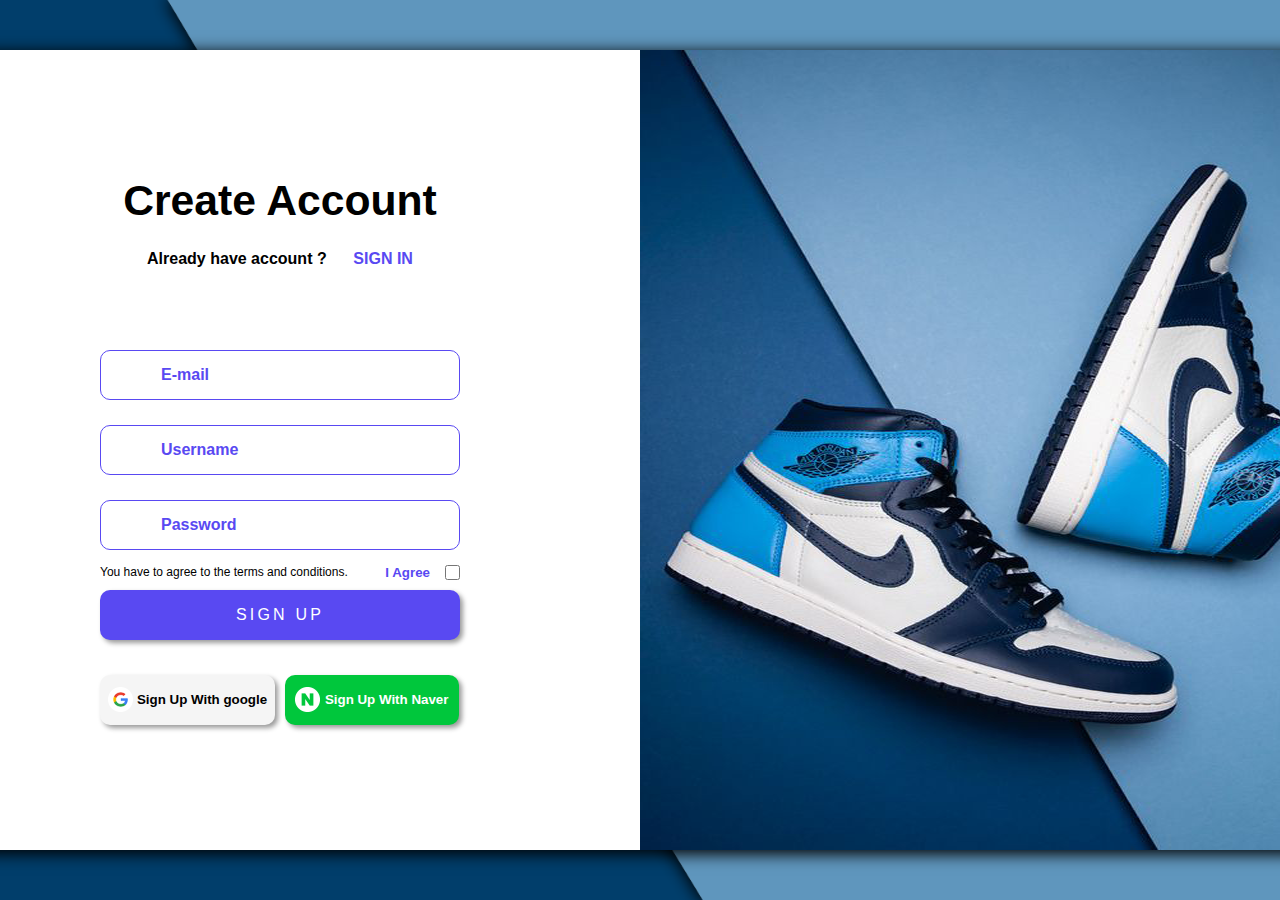
==== Sign_In.html @ 712171e1 "First Upload Sign In , Sign Up" ====
<!DOCTYPE html>
<html lang="en">
<head>
    <meta charset="UTF-8">
    <title>Nike Shoes Sign_In</title>
    <link rel="stylesheet" href="./Sign_In.css">
    <script src="https://code.jquery.com/jquery-3.5.1.min.js"></script>
    <script src="./Nike_Sign_In.js"></script>
</head>
<body>
    <div id="wrapper">
        <!-- Sign_In part -->
        <div class="wrap" id="Sign_In">
            <div class="Img_Side"></div><!--
            --><div class="Text_Side">
                <div class="Text_Side_Box">
                    <h3>Welcome Back!</h3>
                    <p>Don`t have account ? &nbsp;&nbsp;&nbsp;&nbsp; <span id="goSign_Up">SIGN UP</span></p>
                    <form action="">
                        <input type="text" placeholder="Username"> <br>
                        <input type="text" placeholder="Password"> <br>
                        <input type="checkbox">
                        <label for="checkbox">Remember Me !</label>
                        <span class="forgetpw">Forget Password ?</span> <br>
                        <input type="submit" value="LOGIN">
                    </form>
                    <div class="another_login">
                        <div class="google"><img src="./img/google.png" alt="">
                        <span>Sign In With google</span></div><!--
                        --><div class="naver"><img src="./img/naver.png" alt="">
                        <span>Sign In With Naver</span></div>
                    </div>
                </div> 
            </div>
        </div>
        <!-- Sign_In // -->
        <!-- Sign_Up part -->
        <div class="wrap" id="Sign_Up">
            <div class="Img_Side"></div><!--
        --><div class="Text_Side">
            <div class="Text_Side_Box">
                <h3>Create Account</h3>
                <p>Already have account ? &nbsp;&nbsp;&nbsp;&nbsp; <span id="goSign_In">SIGN IN</span></p>
                <form action="">
                    <input type="text" placeholder="E-mail"> <br>
                    <input type="text" placeholder="Username"> <br>
                    <input type="text" placeholder="Password"> <br>
                    <label for="checkbox">You have to agree to the terms and conditions.</label>
                    <label for="agreebox" class="agree">I Agree</label>
                    <input type="checkbox" id="agreebox">
                    <input type="submit" value="SIGN UP">
                </form>
                <div class="another_login">
                    <div class="google"><img src="./img/google.png" alt="">
                    <span>Sign Up With google</span></div><!--
                    --><div class="naver"><img src="./img/naver.png" alt="">
                    <span>Sign Up With Naver</span></div>
                </div>
            </div>
            </div>
        </div>
        <!-- Sign_Up // -->
    </div>
</body>
</html>
---- Sign_In.css ----
*{
    margin: 0;
    padding: 0;
    font-family: Arial, Helvetica, sans-serif;
}

#Sign_Up{
    display: block;
}
#Sign_In{
    display: none;
}
#wrapper{
    background-image: url(./img/Sign_In_bg.png);
    background-size: cover;
    background-repeat: no-repeat;
    width: 100vw;
    height: 100vh;
    position: relative;
}
.wrap{
    width: 1440px;
    height: 800px;
    position: absolute;
    left: 50%;
    top: 50%;
    transform: translate(-50%,-50%);
    box-shadow: 3px 3px 15px 1px rgba(0,0,0,1);

}
.Img_Side{
    width: 50%;
    height: 100%;
    background-image: url(./img/shoes_blue.png);
    background-size: auto;
    background-repeat: no-repeat;
    display: inline-block;
}

.Text_Side{
    width: 50%;
    height: 100%;
    background-color: white;
    display: inline-block;
    position: absolute;
    box-sizing: border-box;
    padding-top: 100px;
    
}
#Sign_In .Text_Side_Box{
    width: 360px;
    margin: 0 auto;
}
#Sign_In .Text_Side h3{
    font-family: 'Arial Bold', sans-serif;
    font-size: 32pt;
    text-align: center;
    height: 100px;
    line-height: 100px;
}
#Sign_In .Text_Side p {
    text-align: center;
    font-weight: bold;
    font-size: 12pt;
}
#Sign_In .Text_Side p span{
    color: #5949f2;
    cursor: pointer;
}
#Sign_In .Text_Side p span:hover{
    color: #2a14f0;
    text-decoration: underline;
}
#Sign_In .Text_Side_Box form{
    position: absolute;
    top: 275px;
}
#Sign_In .Text_Side_Box form input[type='text']{
    width: 360px;
    height: 50px;
    border-radius: 10px;
    margin-top: 25px;
    font-size: 12pt;
    font-weight: bold;
    border: 1px solid #5949f2;
    text-align: center;
    box-sizing: border-box;
}
input::placeholder{
    color: #5949f2;
    font-weight: bold;
    font-size: 12pt;
    text-align: left;
    padding-left: 60px;
}
#Sign_In .Text_Side_Box form input[type='checkbox']{
    margin-top: 15px;
    width: 15px;
    height: 15px;
}
#Sign_In .Text_Side_Box form label{
    font-size: 10pt;
    font-weight:  bold;
    position: absolute;
    padding-top: 15px;
    left: 30px;
}
#Sign_In .Text_Side .forgetpw{
    position: absolute;
    right: 0px;
    padding-top: 15px;
    font-size: 10pt;
    font-weight: bold;
    color: #5949f2;
    cursor: pointer;
}
#Sign_In .Text_Side .forgetpw:hover{
    text-decoration: underline;
    color: #2a14f0;
}
#Sign_In .Text_Side_Box form input[type='submit']{
    width: 360px;
    height: 50px;
    border-radius: 10px;
    text-align: center;
    position: absolute;
    margin-top: 15px;
    background-color: #5949f2;
    font-weight: thin;
    color: white;
    border: none;
    font-size: 12pt;
    letter-spacing: 0.2em;
    box-shadow: 3px 3px 5px 0px rgba(0,0,0,0.4);
    cursor: pointer;
}
#Sign_In .Text_Side_Box form input[type='submit']:hover{
    box-shadow: -0.5px -0.5px 1px 0.3px rgba(0,0,0,0.4);
    background-color: #2a14f0;
}
#Sign_In .Text_Side .another_login{
 width: 360px;
 height: 50px;
 position: absolute;
 top: 550px;
}
#Sign_In .Text_Side .another_login span{
    font-size: 10pt;
    font-weight: bold;
    line-height: 50px;
    font-family: arial;
}
#Sign_In .Text_Side .another_login div{
    width: 174.65px;
    height: 50px;
    display: inline-block;
    text-align: center;
    border-radius: 10px;
    box-shadow: 3px 3px 5px 0px rgba(0,0,0,0.4);
    cursor: pointer;
}
#Sign_In .Text_Side .another_login div img{
    display: inline-block;
    vertical-align: middle;
}
#Sign_In .Text_Side .google{
    background-color: #f5f5f5;
    margin-right: 5px;
}
#Sign_In .Text_Side .naver {
    background-color: #00c73c;
    color: white;
    margin-left: 5px;
}

#Sign_In .Text_Side .another_login div:hover{
    box-shadow: -0.5px -0.5px 1px 0.3px rgba(0,0,0,0.4);
}
#Sign_In .Text_Side .google:hover{
    background-color: #d8d8d8;
}
#Sign_In .Text_Side .naver:hover {
    background-color: #04a535;
}


/* sign_in end */
/* sign_up start */
#Sign_Up .Img_Side{
    float: right;
}

#Sign_Up .Text_Side_Box{
    width: 360px;
    margin: 0 auto;
}
#Sign_Up .Text_Side h3{
    font-family: 'Arial Bold', sans-serif;
    font-size: 32pt;
    text-align: center;
    height: 100px;
    line-height: 100px;
}
#Sign_Up .Text_Side p {
    text-align: center;
    font-weight: bold;
    font-size: 12pt;
}
#Sign_Up .Text_Side p span{
    color: #5949f2;
    cursor: pointer;
}
#Sign_Up .Text_Side p span:hover{
    color: #2a14f0;
    text-decoration: underline;
}
#Sign_Up .Text_Side_Box form{
    position: absolute;
    top: 275px;
}
#Sign_Up .Text_Side_Box form input[type='text']{
    width: 360px;
    height: 50px;
    border-radius: 10px;
    margin-top: 25px;
    font-size: 12pt;
    font-weight: bold;
    border: 1px solid #5949f2;
    text-align: center;
    box-sizing: border-box;
}
#Sign_Up .Text_Side_Box form input[type='checkbox']{
    margin-top: 15px;
    width: 15px;
    height: 15px;
    position: absolute;
    right: 0;
}
#Sign_Up .Text_Side_Box form label{
    font-size: 9pt;
    font-weight:  thin;
    position: absolute;
    padding-top: 15px;
}
#Sign_Up .Text_Side_Box form label.agree{
    position: absolute;
    right: 30px;
    padding-top: 15px;
    font-size: 10pt;
    font-weight: bold;
    color: #5949f2;
    cursor: pointer;
}
#Sign_Up .Text_Side .forgetpw:hover{
    text-decoration: underline;
    color: #2a14f0;
}
#Sign_Up .Text_Side_Box form input[type='submit']{
    width: 360px;
    height: 50px;
    border-radius: 10px;
    text-align: center;
    position: absolute;
    margin-top: 40px;
    background-color: #5949f2;
    font-weight: thin;
    color: white;
    border: none;
    font-size: 12pt;
    letter-spacing: 0.2em;
    box-shadow: 3px 3px 5px 0px rgba(0,0,0,0.4);
    cursor: pointer;
}
#Sign_Up .Text_Side_Box form input[type='submit']:hover{
    box-shadow: -0.5px -0.5px 1px 0.3px rgba(0,0,0,0.4);
    background-color: #2a14f0;
}
#Sign_Up .Text_Side .another_login{
 width: 360px;
 height: 50px;
 position: absolute;
 top: 625px;
}
#Sign_Up .Text_Side .another_login span{
    font-size: 10pt;
    font-weight: bold;
    line-height: 50px;
    font-family: arial;
}
#Sign_Up .Text_Side .another_login div{
    width: 174.65px;
    height: 50px;
    display: inline-block;
    text-align: center;
    border-radius: 10px;
    box-shadow: 3px 3px 5px 0px rgba(0,0,0,0.4);
    cursor: pointer;
}
#Sign_Up .Text_Side .another_login div img{
    display: inline-block;
    vertical-align: middle;
}
#Sign_Up .Text_Side .google{
    background-color: #f5f5f5;
    margin-right: 5px;
}
#Sign_Up .Text_Side .naver {
    background-color: #00c73c;
    color: white;
    margin-left: 5px;
}

#Sign_Up .Text_Side .another_login div:hover{
    box-shadow: -0.5px -0.5px 1px 0.3px rgba(0,0,0,0.4);
}
#Sign_Up .Text_Side .google:hover{
    background-color: #d8d8d8;
}
#Sign_Up .Text_Side .naver:hover {
    background-color: #04a535;
}
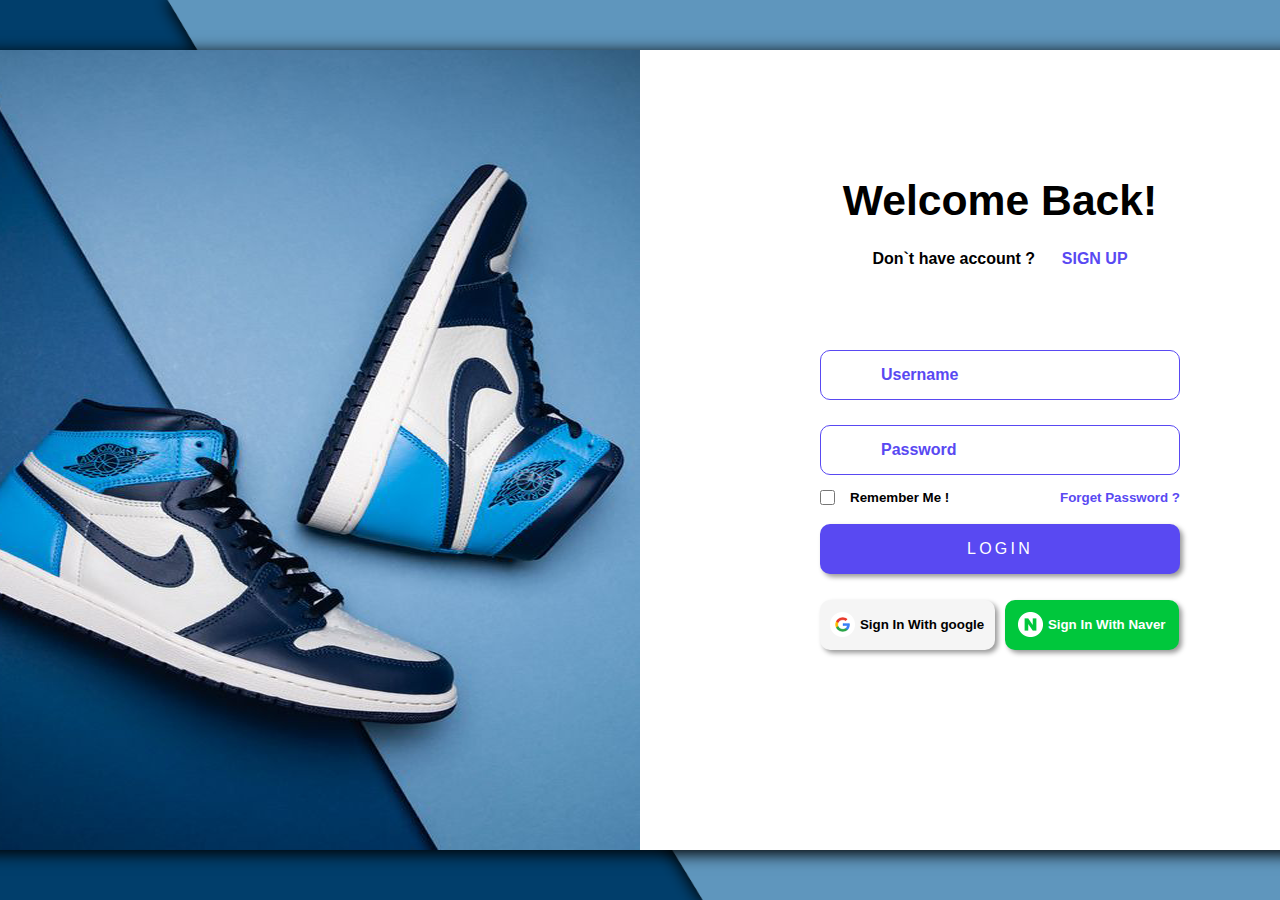
==== commit d1d39a0d: "Add js ver" ====
--- a/Sign_In.html
+++ b/Sign_In.html
@@ -12,15 +12,15 @@
         <!-- Sign_In part -->
         <div class="wrap" id="Sign_In">
             <div class="Img_Side"></div><!--
-            --><div class="Text_Side">
+            --><div class="Text_Side" id="In_Text">
                 <div class="Text_Side_Box">
                     <h3>Welcome Back!</h3>
                     <p>Don`t have account ? &nbsp;&nbsp;&nbsp;&nbsp; <span id="goSign_Up">SIGN UP</span></p>
                     <form action="">
                         <input type="text" placeholder="Username"> <br>
                         <input type="text" placeholder="Password"> <br>
-                        <input type="checkbox">
-                        <label for="checkbox">Remember Me !</label>
+                        <input type="checkbox" id="rememberbox">
+                        <label for="rememberbox">Remember Me !</label>
                         <span class="forgetpw">Forget Password ?</span> <br>
                         <input type="submit" value="LOGIN">
                     </form>
@@ -37,7 +37,7 @@
         <!-- Sign_Up part -->
         <div class="wrap" id="Sign_Up">
             <div class="Img_Side"></div><!--
-        --><div class="Text_Side">
+        --><div class="Text_Side" id="Up_Text">
             <div class="Text_Side_Box">
                 <h3>Create Account</h3>
                 <p>Already have account ? &nbsp;&nbsp;&nbsp;&nbsp; <span id="goSign_In">SIGN IN</span></p>
--- a/Sign_In.css
+++ b/Sign_In.css
@@ -5,10 +5,10 @@
 }
 
 #Sign_Up{
+    display: none;
+}
+#Sign_In{
     display: block;
-}
-#Sign_In{
-    display: none;
 }
 #wrapper{
     background-image: url(./img/Sign_In_bg.png);
